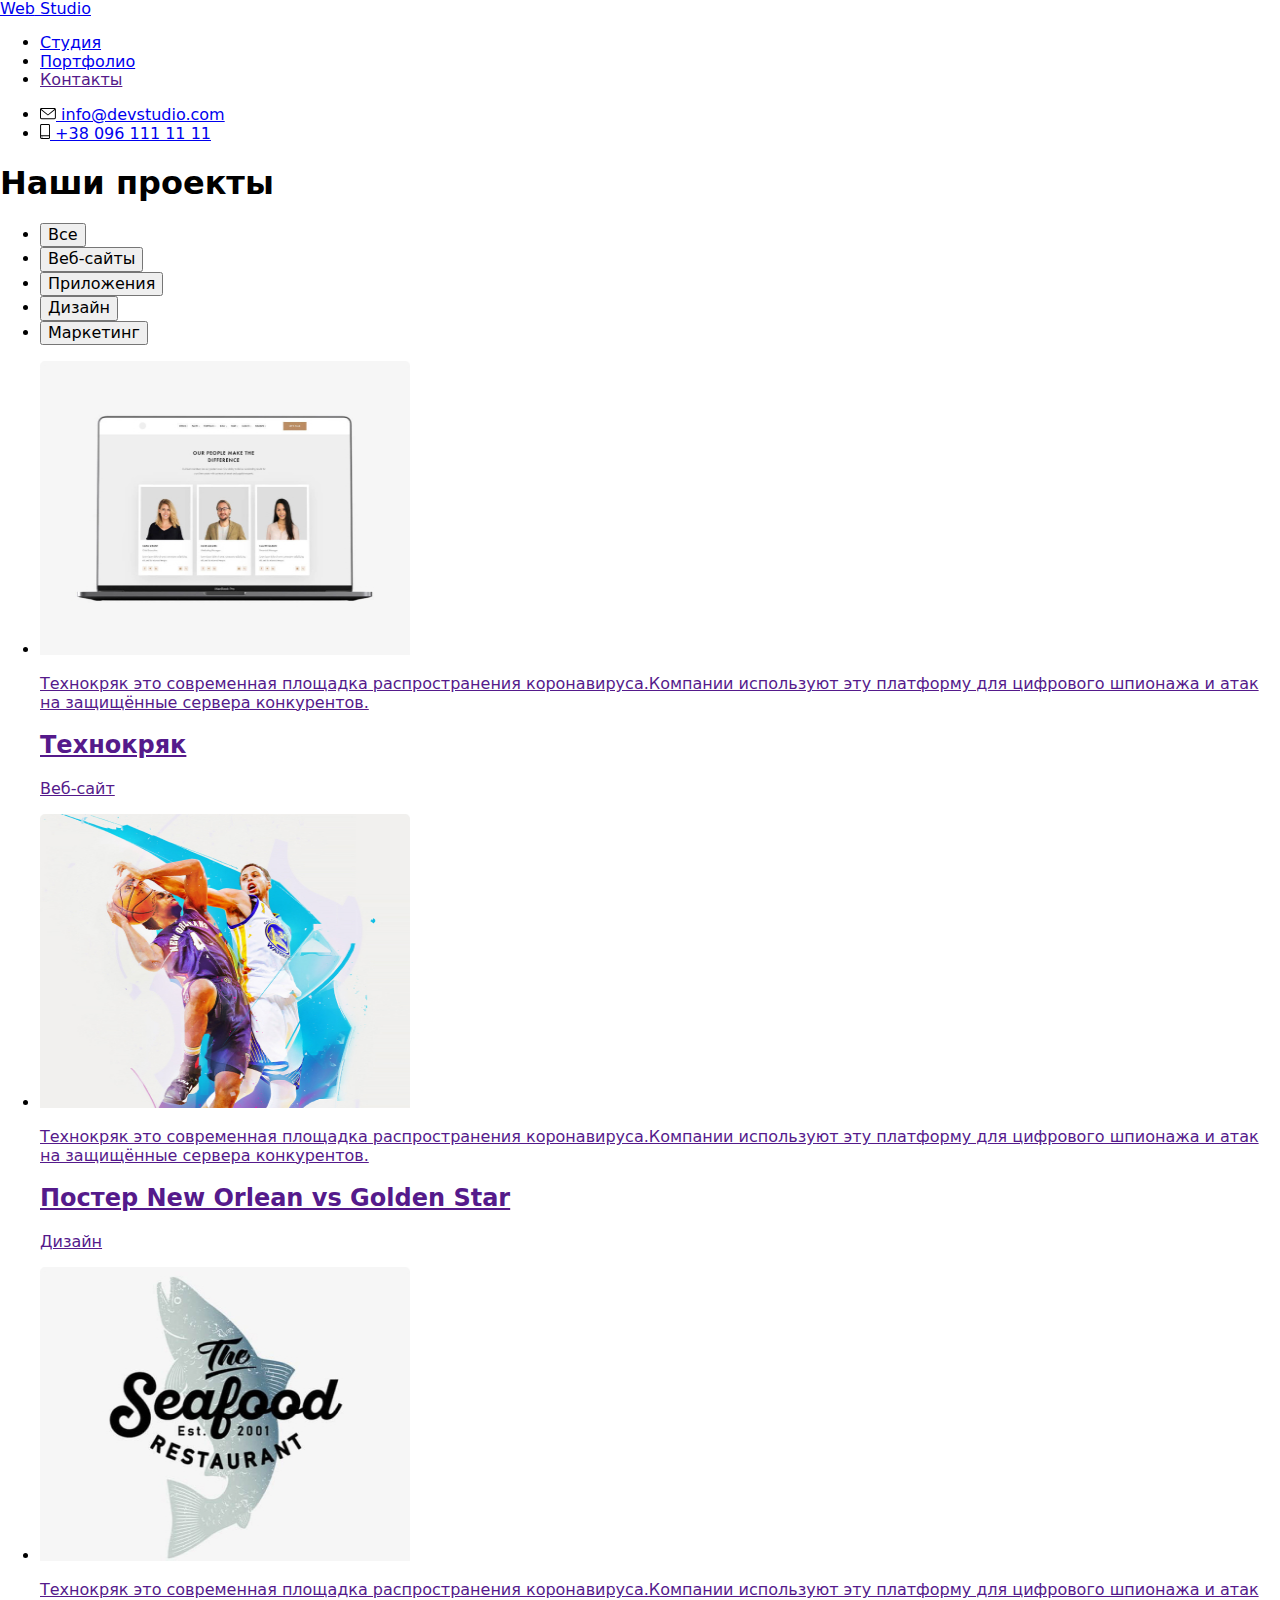
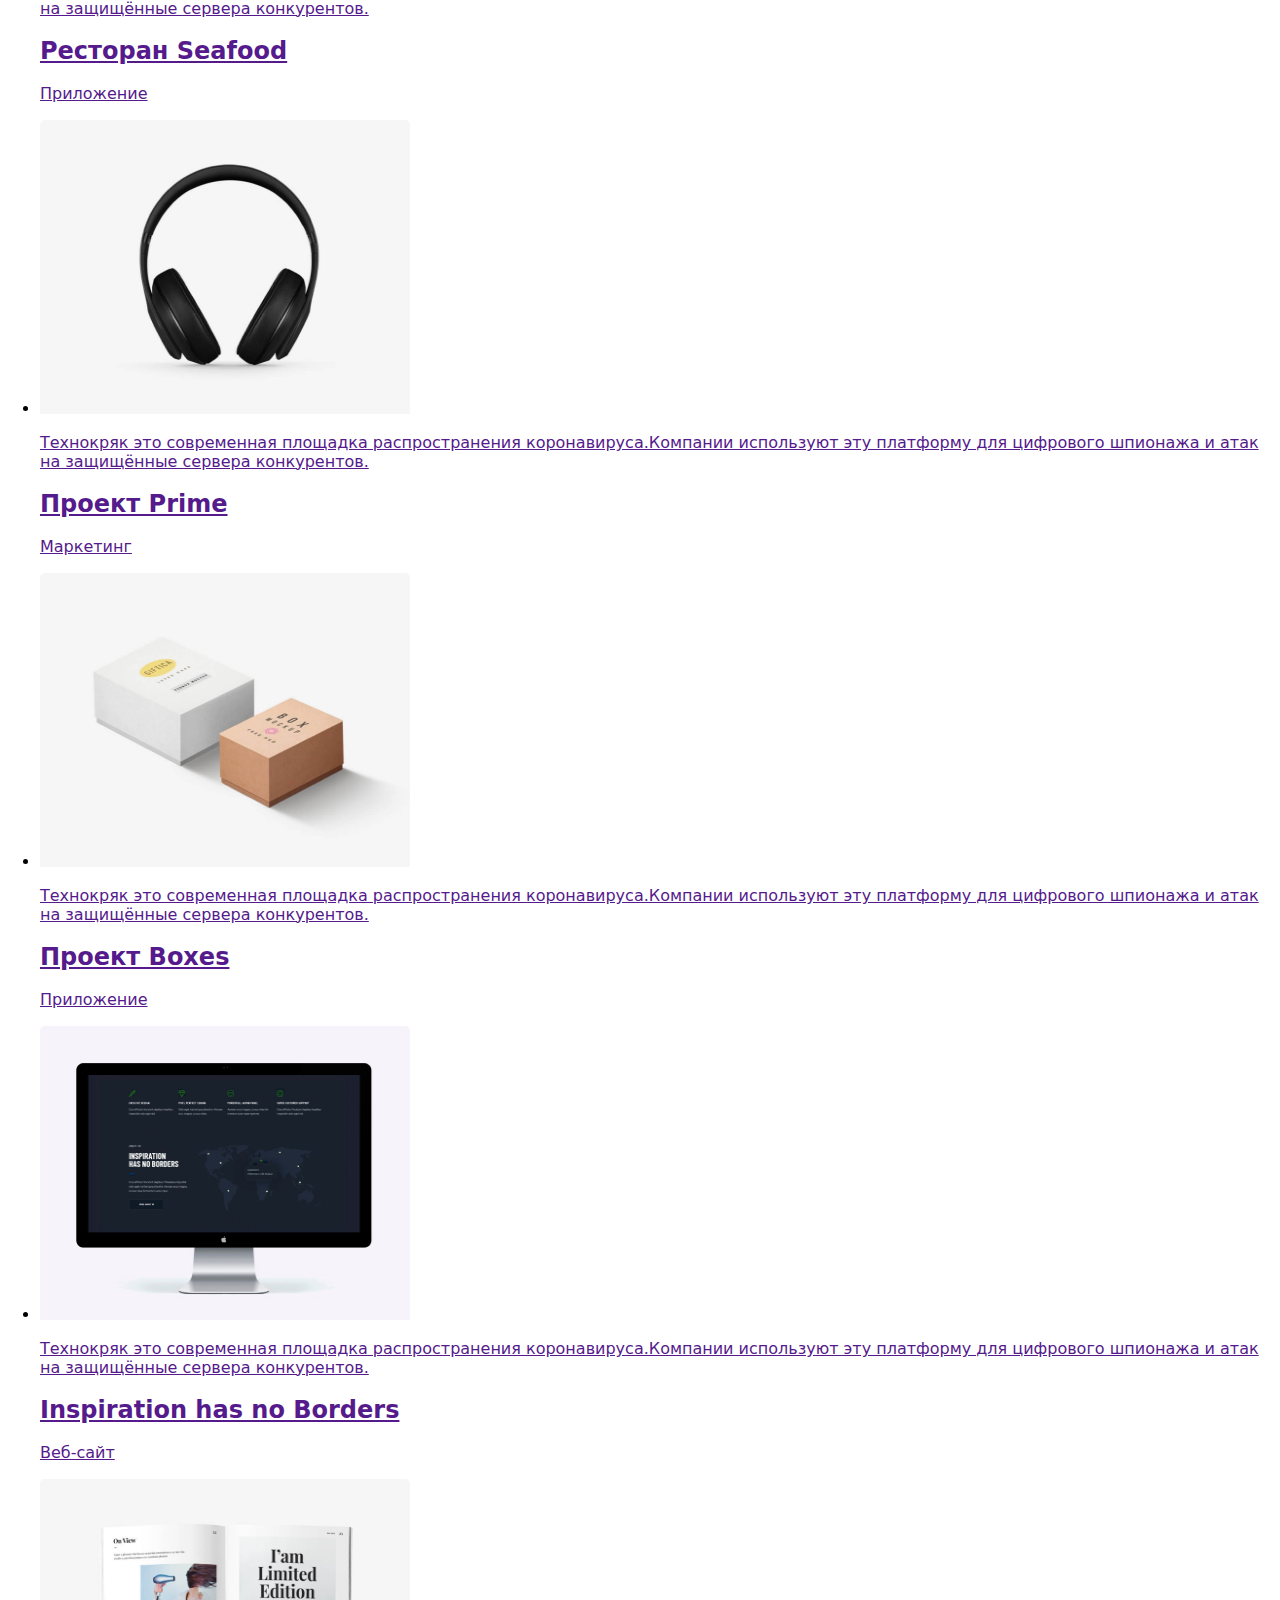
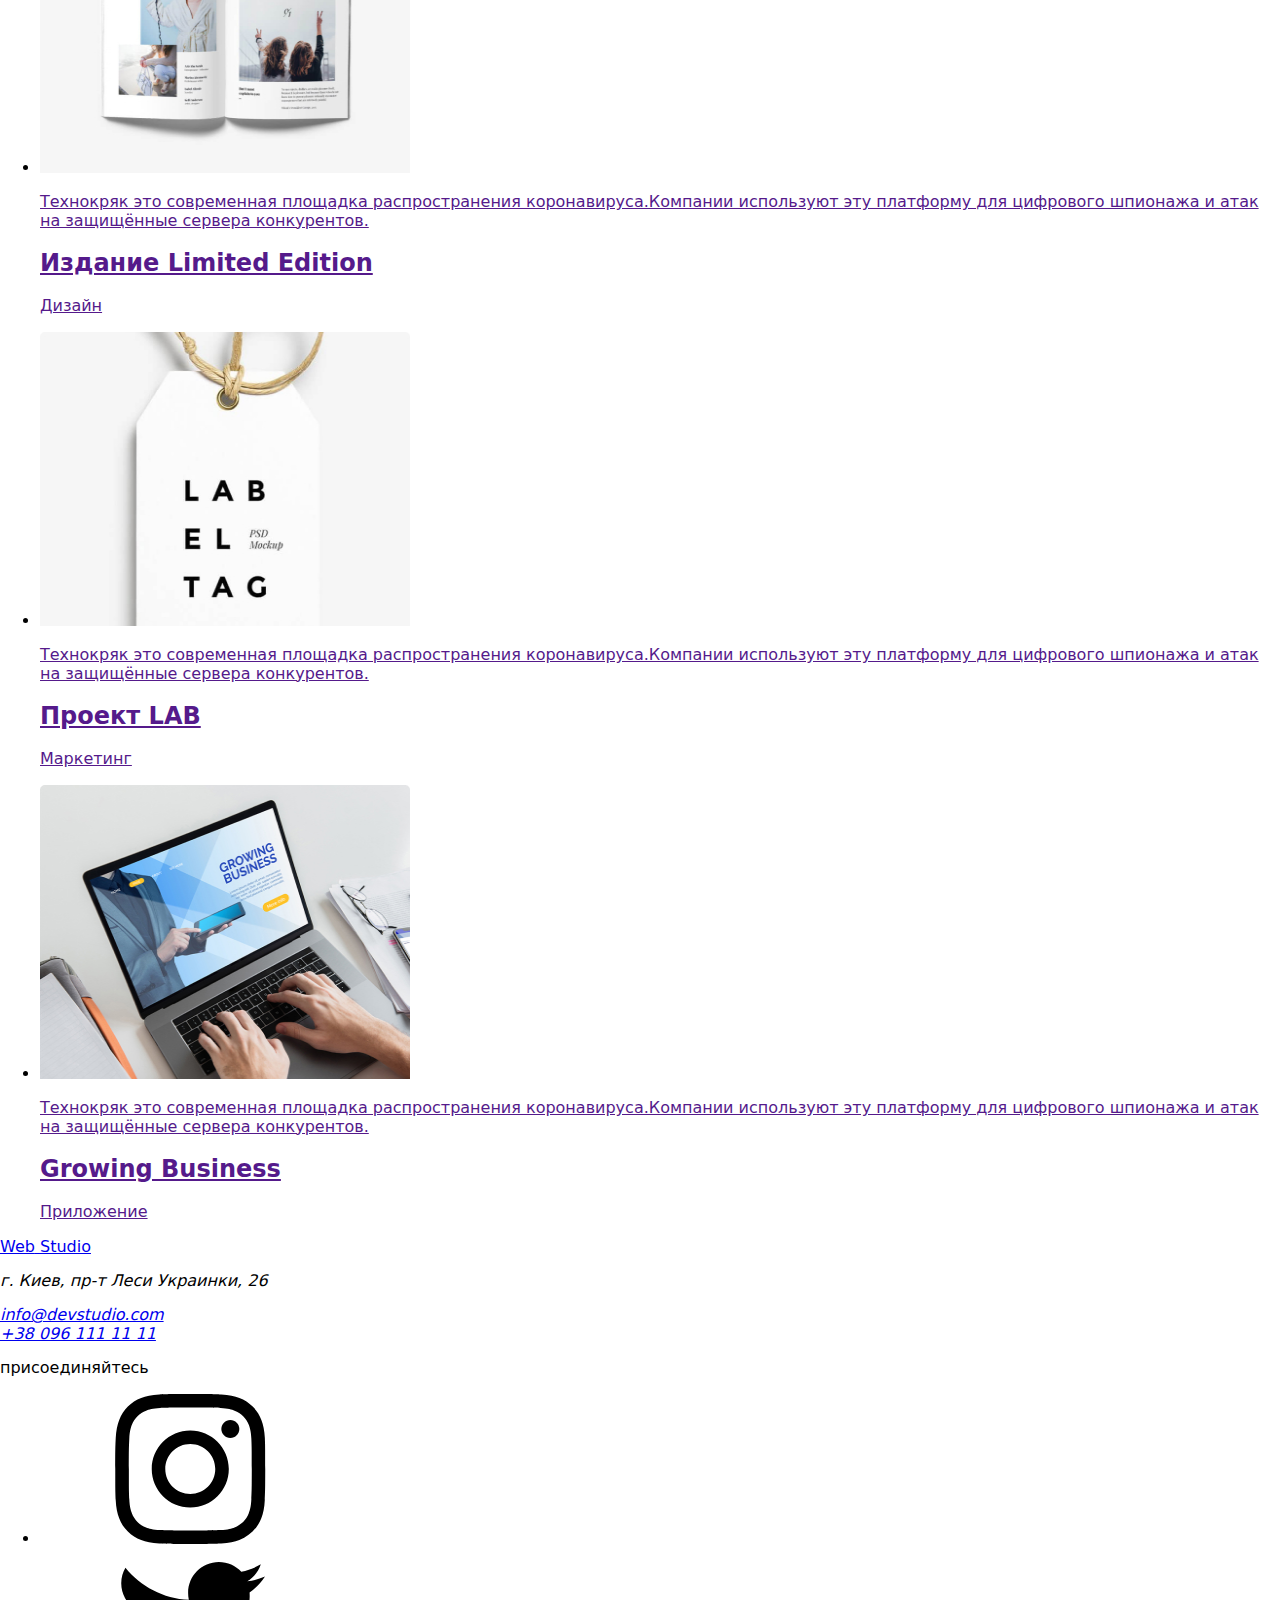
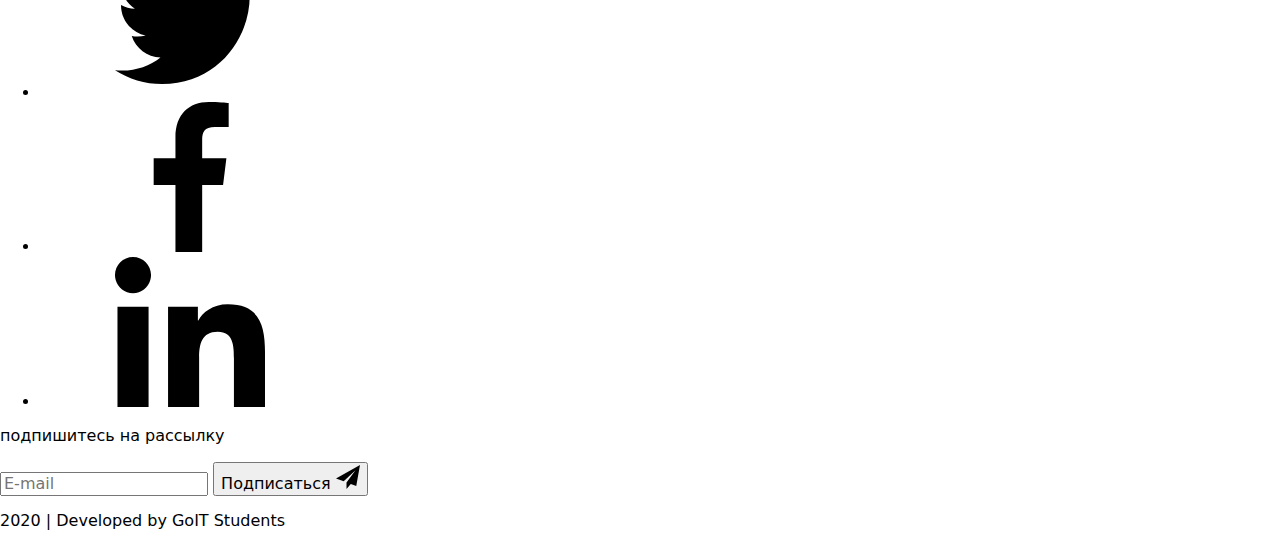
==== portfolio.html @ fe22abee "Добавляет текущие страницы" ====
<!DOCTYPE html>
<html lang="ru">
  <head>
    <meta charset="UTF-8" />
    <meta name="viewport" content="width=device-width, initial-scale=1.0" />
    <title>Portfolio</title>
    <link
      href="https://fonts.googleapis.com/css2?family=Raleway:wght@700&family=Roboto:wght@400;500;700;900&display=swap"
      rel="stylesheet"
    />
    <link
      rel="stylesheet"
      href="https://cdnjs.cloudflare.com/ajax/libs/modern-normalize/0.6.0/modern-normalize.min.css"
    />
    <link rel="stylesheet" href="./css/main.css" />
    <link rel="stylesheet" href="./css/portfolio.css" />
  </head>
  <body>
    <!--Шапка сайта-->
    <header class="page-header">
      <nav class="container main-nav">
        <a href="./index.html" class="logo link">
          <span class="logo-web">Web</span>
          <span class="logo-studio">Studio</span>
        </a>

        <ul class="site-nav list">
          <li class="studio item">
            <a href="./index.html" class="link">Студия</a>
          </li>
          <li class="portfolio item">
            <a href="./portfolio.html" class="link current">Портфолио</a>
          </li>
          <li class="contact item"><a href="" class="link">Контакты </a></li>
        </ul>

        <ul class="cont-nav list">
          <li class="item">
            <a href="mailto:info@devstudio.com" class="mail link">
              <svg class="icon-mail" width="16" height="12">
                <use href="./img/symbol-defs.svg#icon-email"></use>
              </svg>
              info@devstudio.com</a
            >
          </li>
          <li class="item">
            <a href="tel:+380961111111" class="phone link">
              <svg class="icon-phone" width="10" height="15">
                <use href="./img/symbol-defs.svg#icon-phone"></use>
              </svg>
              +38 096 111 11 11</a
            >
          </li>
        </ul>
      </nav>
    </header>
    <main>
      <section class="section project">
        <div class="container">
          <h1 class="visually-hidden">Наши проекты</h1>
          <ul class="project list">
            <li><button type="button" class="button">Все</button></li>
            <li>
              <button type="button" class="button">Веб-сайты</button>
            </li>
            <li>
              <button type="button" class="button">Приложения</button>
            </li>
            <li>
              <button type="button" class="button">Дизайн</button>
            </li>
            <li>
              <button type="button" class="button">Маркетинг</button>
            </li>
          </ul>
          <ul class="description list">
            <li class="description-item">
              <a href="" class="link-text">
                <div class="description-element">
                  <img
                    src="./img/portfolio/tehnokryak.jpg"
                    alt="Технокряк"
                    width="370"
                    height="294"
                  />
                  <p class="description-text">
                    Технокряк это современная площадка распространения
                    коронавируса.Компании используют эту платформу для цифрового
                    шпионажа и атак на защищённые сервера конкурентов.
                  </p>
                </div>
                <div class="project-title">
                  <h2>Технокряк</h2>
                  <p>
                    Веб-сайт
                  </p>
                </div>
              </a>
            </li>
            <li class="description-item">
              <a href="" class="link-text">
                <div class="description-element">
                  <img
                    src="./img/portfolio/poster_new_golden_starts.jpg"
                    alt="Два баскетболиста"
                    width="370"
                    height="294"
                  />
                  <p class="description-text">
                    Технокряк это современная площадка распространения
                    коронавируса.Компании используют эту платформу для цифрового
                    шпионажа и атак на защищённые сервера конкурентов.
                  </p>
                </div>
                <div class="project-title">
                  <h2>Постер New Orlean vs Golden Star</h2>
                  <p>Дизайн</p>
                </div>
              </a>
            </li>
            <li class="description-item">
              <a href="" class="link-text">
                <div class="description-element">
                  <img
                    src="./img/portfolio/seafood.jpg"
                    alt="Рыба"
                    width="370"
                    height="294"
                  />
                  <p class="description-text">
                    Технокряк это современная площадка распространения
                    коронавируса.Компании используют эту платформу для цифрового
                    шпионажа и атак на защищённые сервера конкурентов.
                  </p>
                </div>
                <div class="project-title">
                  <h2>Ресторан Seafood</h2>
                  <p>Приложение</p>
                </div>
              </a>
            </li>
            <li class="description-item">
              <a href="" class="link-text">
                <div class="description-element">
                  <img
                    src="./img/portfolio/project_prime.jpg"
                    alt="Наушники"
                    width="370"
                    height="294"
                  />
                  <p class="description-text">
                    Технокряк это современная площадка распространения
                    коронавируса.Компании используют эту платформу для цифрового
                    шпионажа и атак на защищённые сервера конкурентов.
                  </p>
                </div>
                <div class="project-title">
                  <h2>Проект Prime</h2>
                  <p>Маркетинг</p>
                </div>
              </a>
            </li>
            <li class="description-item">
              <a href="" class="link-text">
                <div class="description-element">
                  <img
                    src="./img/portfolio/progect_boxes.jpg"
                    alt="Два картонных коробка"
                    width="370"
                    height="294"
                  />
                  <p class="description-text">
                    Технокряк это современная площадка распространения
                    коронавируса.Компании используют эту платформу для цифрового
                    шпионажа и атак на защищённые сервера конкурентов.
                  </p>
                </div>
                <div class="project-title">
                  <h2>Проект Boxes</h2>
                  <p>Приложение</p>
                </div>
              </a>
            </li>
            <li class="description-item">
              <a href="" class="link-text">
                <div class="description-element">
                  <img
                    src="./img/portfolio/inspiration_has_no_borders.jpg"
                    alt="Монитор"
                    width="370"
                    height="294"
                  />
                  <p class="description-text">
                    Технокряк это современная площадка распространения
                    коронавируса.Компании используют эту платформу для цифрового
                    шпионажа и атак на защищённые сервера конкурентов.
                  </p>
                </div>
                <div class="project-title">
                  <h2>Inspiration has no Borders</h2>
                  <p>
                    Веб-сайт
                  </p>
                </div>
              </a>
            </li>
            <li class="description-item">
              <a href="" class="link-text">
                <div class="description-element">
                  <img
                    src="./img/portfolio/limited_edition.jpg"
                    alt="Книга"
                    width="370"
                    height="294"
                  />
                  <p class="description-text">
                    Технокряк это современная площадка распространения
                    коронавируса.Компании используют эту платформу для цифрового
                    шпионажа и атак на защищённые сервера конкурентов.
                  </p>
                </div>
                <div class="project-title">
                  <h2>Издание Limited Edition</h2>
                  <p>
                    Дизайн
                  </p>
                </div>
              </a>
            </li>
            <li class="description-item">
              <a href="" class="link-text">
                <div class="description-element">
                  <img
                    src="./img/portfolio/project_lab.jpg"
                    alt="Проект лаб"
                    width="370"
                    height="294"
                  />
                  <p class="description-text">
                    Технокряк это современная площадка распространения
                    коронавируса.Компании используют эту платформу для цифрового
                    шпионажа и атак на защищённые сервера конкурентов.
                  </p>
                </div>
                <div class="project-title">
                  <h2>Проект LAB</h2>
                  <p>
                    Маркетинг
                  </p>
                </div>
              </a>
            </li>
            <li class="description-item">
              <a href="" class="link-text">
                <div class="description-element">
                  <img
                    src="./img/portfolio/growing_business.jpg"
                    alt="Ноутбук"
                    width="370"
                    height="294"
                  />
                  <p class="description-text">
                    Технокряк это современная площадка распространения
                    коронавируса.Компании используют эту платформу для цифрового
                    шпионажа и атак на защищённые сервера конкурентов.
                  </p>
                </div>
                <div class="project-title">
                  <h2>Growing Business</h2>
                  <p>
                    Приложение
                  </p>
                </div>
              </a>
            </li>
          </ul>
        </div>
      </section>
    </main>
    <footer>
      <div class="container page-footer">
        <div class="footer-address">
          <a href="./index.html" class="logo-footer link">
            <span class="logo-web">Web</span>
            <span class="logo-foot">Studio</span>
          </a>
          <address class="address-container">
            <p class="add">г. Киев, пр-т Леси Украинки, 26</p>
            <a href="mailto:info@devstudio.com" class="add-link link"
              >info@devstudio.com</a
            ><br />
            <a href="tel:+380961111111" class="add-link link"
              >+38 096 111 11 11</a
            >
          </address>
        </div>
        <div class="footer-slikns">
          <p class="slikns-text">присоединяйтесь</p>
          <ul class="slikns-list list">
            <li class="slikns-links">
              <a href="" class="icon-slinks" aria-label="Ссылка на instagram ">
                <svg class="icon-slink">
                  <use href="./img/symbol-defs.svg#icon-instagram"></use>
                </svg>
              </a>
            </li>
            <li class="slikns-links">
              <a href="" class="icon-slinks" aria-label="Ссылка на twitter ">
                <svg class="icon-slink">
                  <use href="./img/symbol-defs.svg#icon-twitter1"></use>
                </svg>
              </a>
            </li>
            <li class="slikns-links">
              <a href="" class="icon-slinks" aria-label="Ссылка на facebook ">
                <svg class="icon-slink">
                  <use href="./img/symbol-defs.svg#icon-facebook"></use>
                </svg>
              </a>
            </li>
            <li class="slikns-links">
              <a href="" class="icon-slinks" aria-label="Ссылка на linkedln ">
                <svg class="icon-slink">
                  <use href="./img/symbol-defs.svg#icon-linkedin"></use>
                </svg>
              </a>
            </li>
          </ul>
        </div>
        <div class="footer-subscription">
          <p class="slikns-text">подпишитесь на рассылку</p>
          <div class="sub-container">
            <form class="js-form" id="footer-form">
              <input type="email" class="email-input" placeholder="E-mail" />
              <button type="submit" class="button-secondary">
                Подписаться
                <svg class="icon-button" width="24" height="24">
                  <use href="./img/symbol-defs.svg#icon-icon_send"></use>
                </svg>
              </button>
            </form>
          </div>
        </div>
      </div>
      <p class="copyringht container">2020 | Developed by GoIT Students</p>
    </footer>
  </body>
</html>
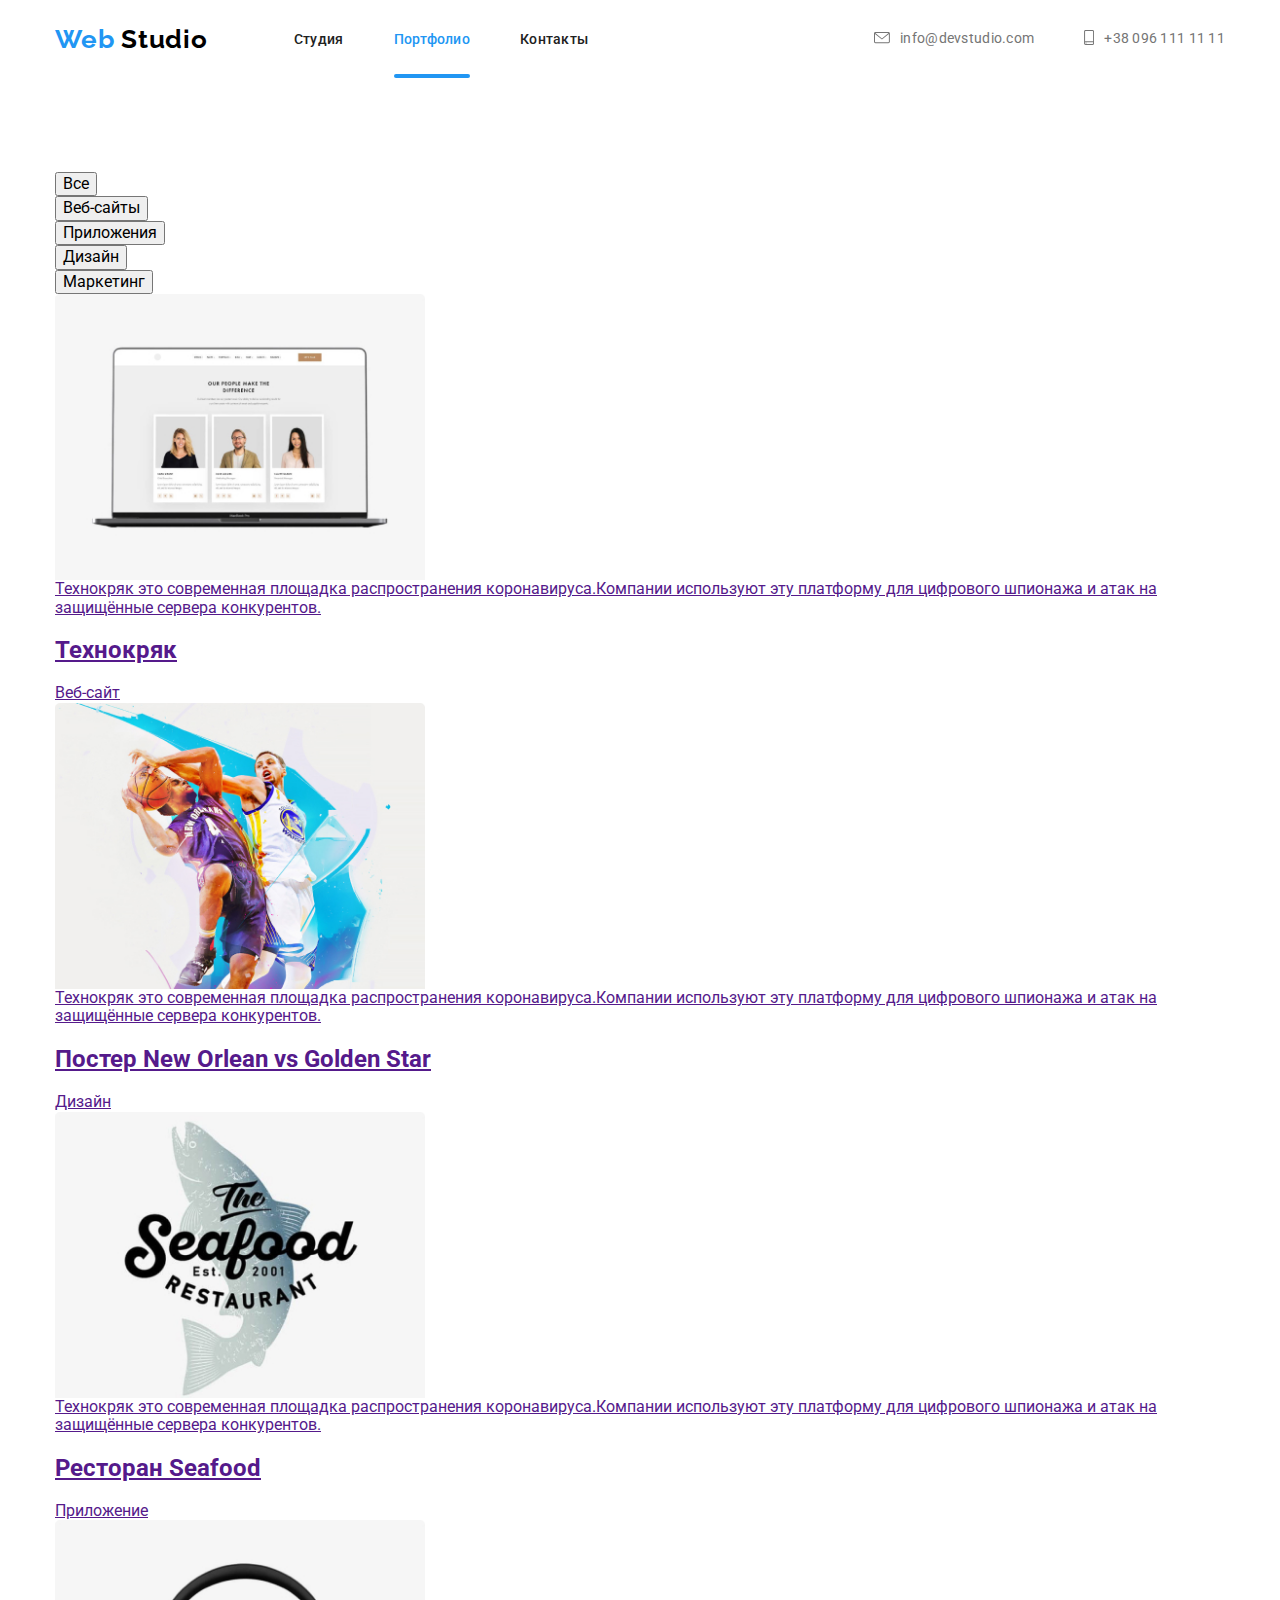
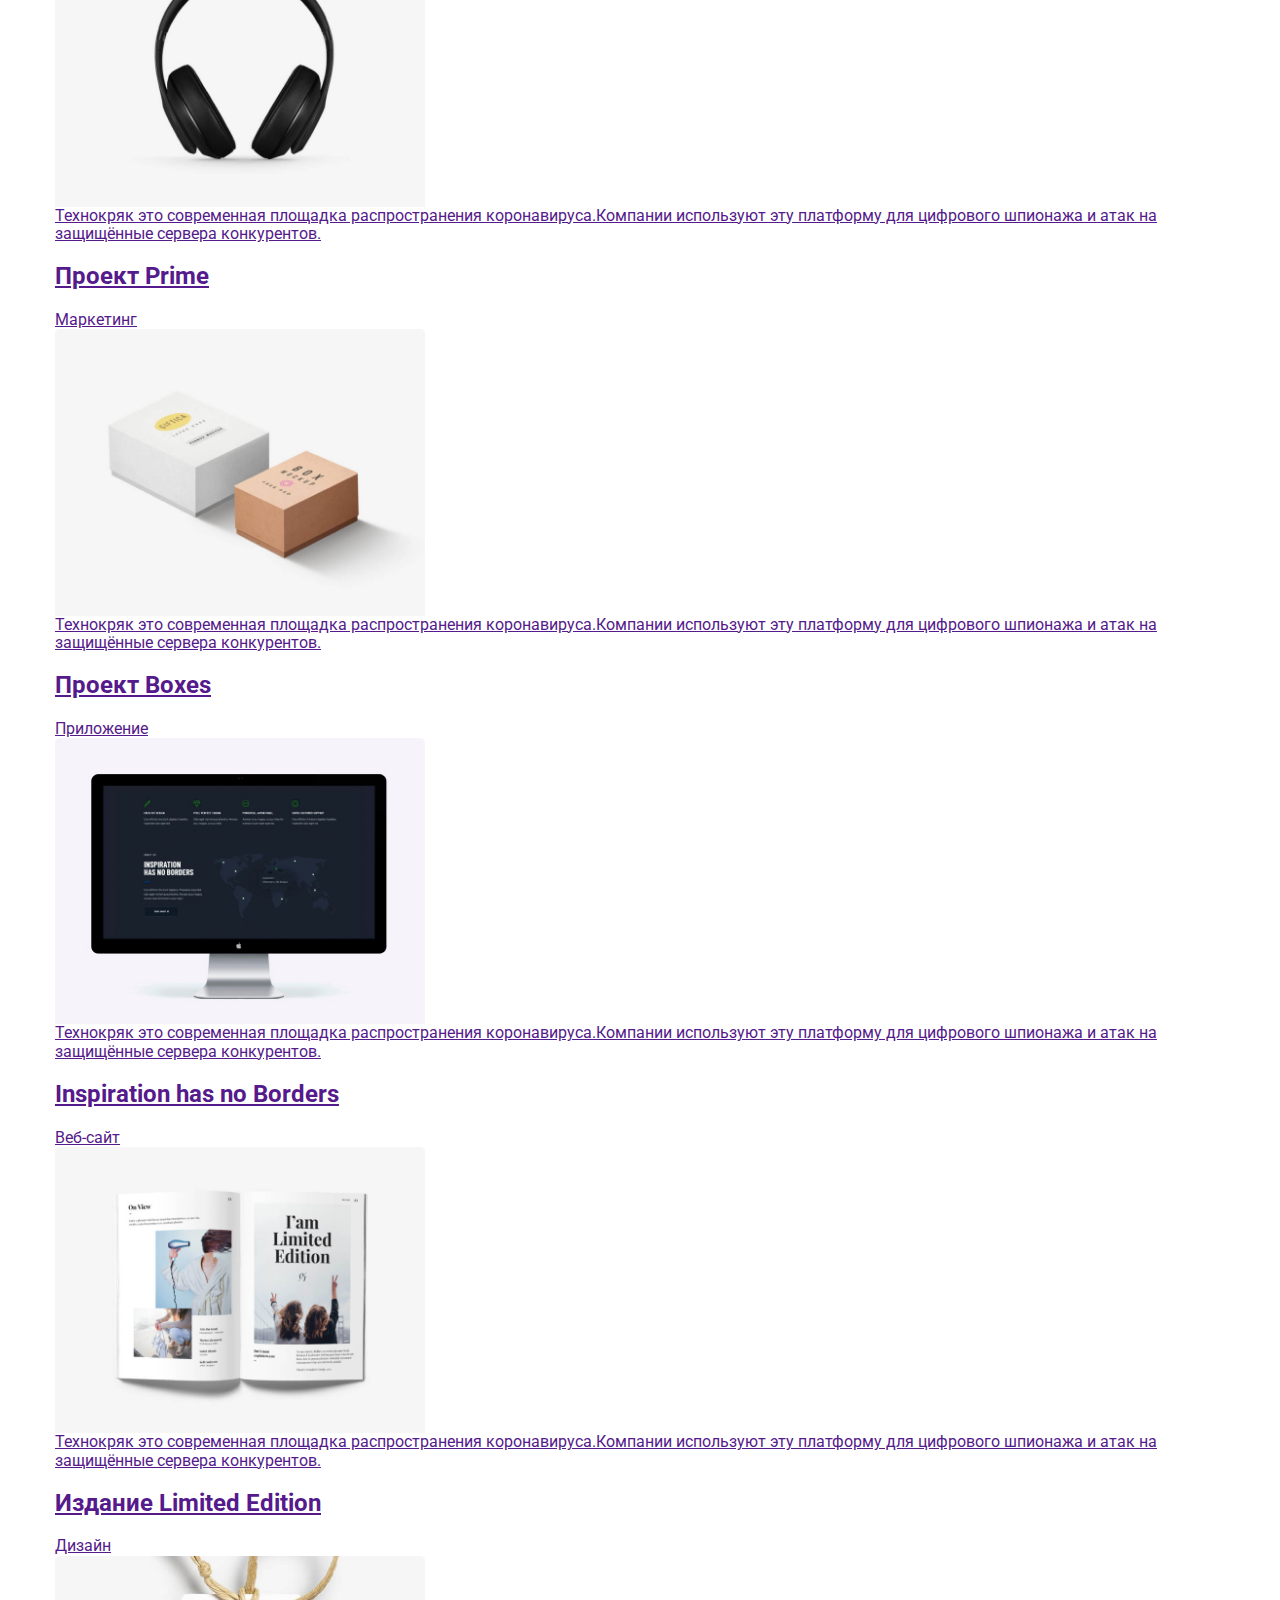
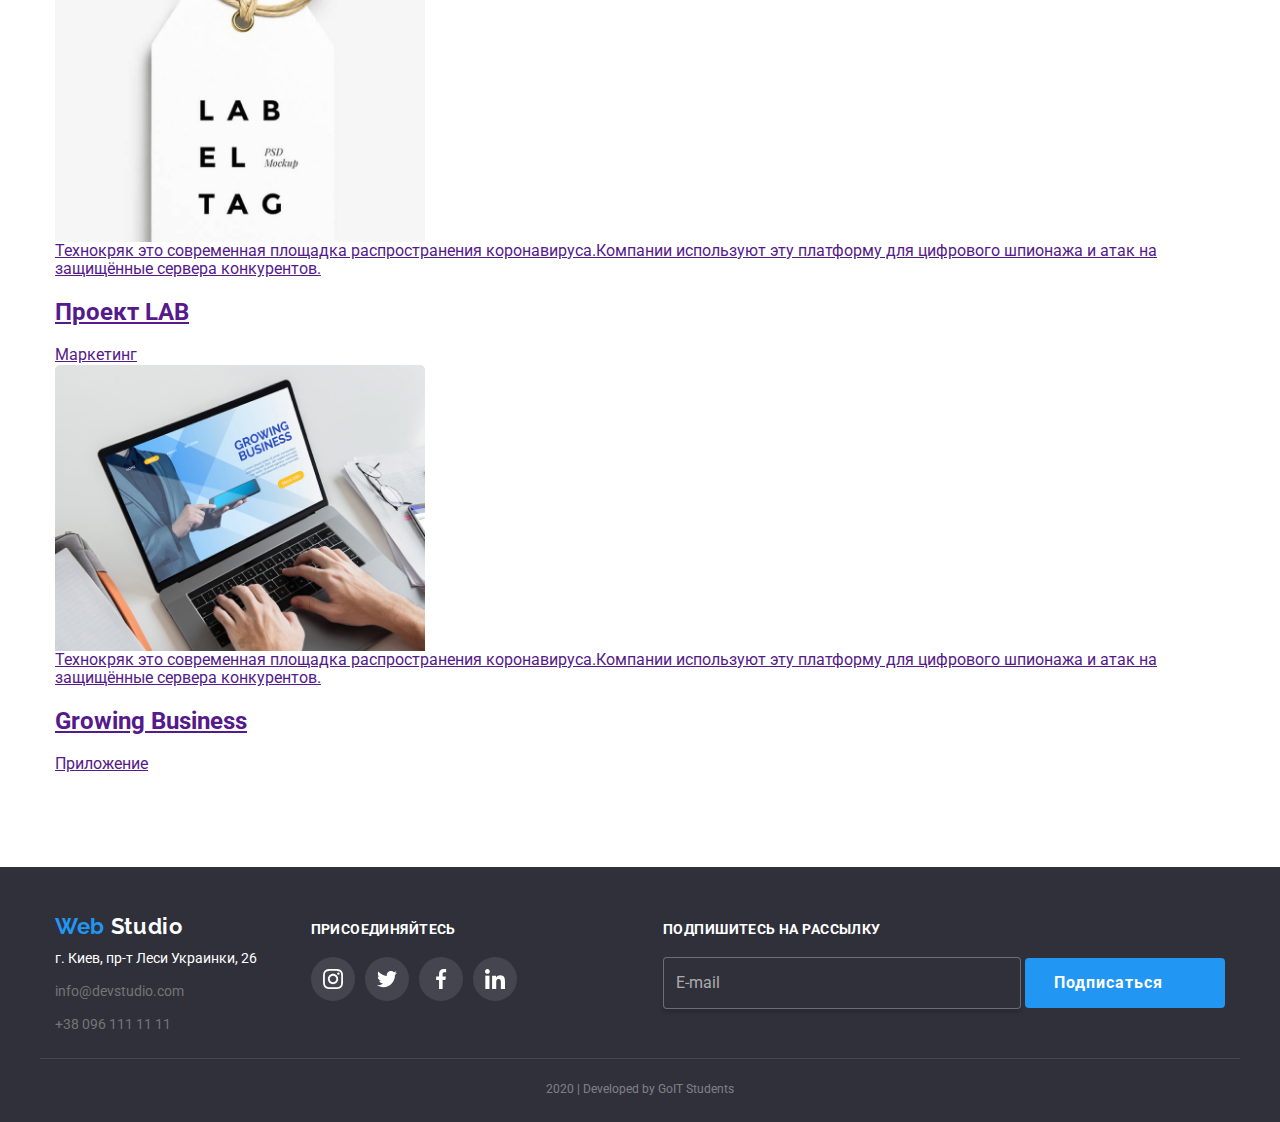
==== commit 22d65983: "Добавляет хедер и футер" ====
--- a/portfolio.html
+++ b/portfolio.html
@@ -12,8 +12,7 @@
       rel="stylesheet"
       href="https://cdnjs.cloudflare.com/ajax/libs/modern-normalize/0.6.0/modern-normalize.min.css"
     />
-    <link rel="stylesheet" href="./css/main.css" />
-    <link rel="stylesheet" href="./css/portfolio.css" />
+    <link rel="stylesheet" href="./css/main.min.css" />
   </head>
   <body>
     <!--Шапка сайта-->
@@ -280,7 +279,7 @@
     <footer>
       <div class="container page-footer">
         <div class="footer-address">
-          <a href="./index.html" class="logo-footer link">
+          <a href="./index.html" class="logo logo-footer link">
             <span class="logo-web">Web</span>
             <span class="logo-foot">Studio</span>
           </a>
--- a/css/main.min.css
+++ b/css/main.min.css
@@ -0,0 +1,2 @@
+/*! modern-normalize v0.6.0 | MIT License | https://github.com/sindresorhus/modern-normalize */*,*::before,*::after{-webkit-box-sizing:border-box;box-sizing:border-box}:root{-moz-tab-size:4;-o-tab-size:4;tab-size:4}html{line-height:1.15;-webkit-text-size-adjust:100%}body{margin:0}body{font-family:system-ui,-apple-system,"Segoe UI",Roboto,Helvetica,Arial,sans-serif,"Apple Color Emoji","Segoe UI Emoji"}hr{height:0}abbr[title]{-webkit-text-decoration:underline dotted;text-decoration:underline dotted}b,strong{font-weight:bolder}code,kbd,samp,pre{font-family:SFMono-Regular, Consolas, 'Liberation Mono', Menlo, monospace;font-size:1em}small{font-size:80%}sub,sup{font-size:75%;line-height:0;position:relative;vertical-align:baseline}sub{bottom:-0.25em}sup{top:-0.5em}button,input,optgroup,select,textarea{font-family:inherit;font-size:100%;line-height:1.15;margin:0}button,select{text-transform:none}button,[type='button'],[type='reset'],[type='submit']{-webkit-appearance:button}button::-moz-focus-inner,[type='button']::-moz-focus-inner,[type='reset']::-moz-focus-inner,[type='submit']::-moz-focus-inner{border-style:none;padding:0}button:-moz-focusring,[type='button']:-moz-focusring,[type='reset']:-moz-focusring,[type='submit']:-moz-focusring{outline:1px dotted ButtonText}fieldset{padding:0.35em 0.75em 0.625em}legend{padding:0}progress{vertical-align:baseline}[type='number']::-webkit-inner-spin-button,[type='number']::-webkit-outer-spin-button{height:auto}[type='search']{-webkit-appearance:textfield;outline-offset:-2px}[type='search']::-webkit-search-decoration{-webkit-appearance:none}::-webkit-file-upload-button{-webkit-appearance:button;font:inherit}summary{display:list-item}.visually-hidden{position:absolute;width:1px;height:1px;margin:-1px;border:0;padding:0;clip:rect(0 0 0 0);overflow:hidden}.logo,.logo-footer{font-family:Raleway,sans-serif;font-weight:700;line-height:1;letter-spacing:0.03em;text-decoration:none}.slikns-list .icon-slinks{width:44px;height:44px;border-radius:50%}.icon-slink{width:20px;height:20px}body{font-family:Roboto,sans-serif;background-color:#fff;color:#757575}.list{list-style:none;margin:0;padding:0}.link{text-decoration:none;color:#757575}.container{margin-left:auto;margin-right:auto;width:1200px;padding-left:15px;padding-right:15px}img{display:block;max-width:100%;height:auto}p{margin:0}.section{padding-top:94px;padding-bottom:94px}.main-nav{display:-webkit-box;display:-ms-flexbox;display:flex;-webkit-box-align:center;-ms-flex-align:center;align-items:center}.logo{font-size:26px}.logo-web{color:#2196f3}.logo-studio{color:#000}.site-nav{display:-webkit-box;display:-ms-flexbox;display:flex;margin-left:86px}.site-nav .link{display:-webkit-inline-box;display:-ms-inline-flexbox;display:inline-flex;padding-top:32px;padding-bottom:32px;color:#212121;font-weight:500;font-size:14px;line-height:1;letter-spacing:.02em;-webkit-transition:color 250ms cubic-bezier(0.4, 0, 0.2, 1);transition:color 250ms cubic-bezier(0.4, 0, 0.2, 1)}.site-nav .link:hover,.site-nav .link:focus{color:#2196f3}.site-nav .current{color:#2196f3}.site-nav .current::after{content:'';position:absolute;width:100%;height:4px;left:0;bottom:0;background-color:#2196f3;border-radius:2px}.site-nav .item{position:relative}.site-nav .item+.item{margin-left:50px}.cont-nav{display:-webkit-inline-box;display:-ms-inline-flexbox;display:inline-flex;-webkit-box-align:center;-ms-flex-align:center;align-items:center;margin-left:auto;font-size:14px;letter-spacing:0.02em}.cont-nav .link{display:-webkit-inline-box;display:-ms-inline-flexbox;display:inline-flex;-webkit-box-align:center;-ms-flex-align:center;align-items:center;-webkit-transition:color 250ms cubic-bezier(0.4, 0, 0.2, 1);transition:color 250ms cubic-bezier(0.4, 0, 0.2, 1)}.cont-nav .link:hover,.cont-nav .link:focus{color:#2196f3}.cont-nav .item+.item{margin-left:50px}.icon-mail{fill:#757575;margin-right:10px;-webkit-transition:fill 250ms cubic-bezier(0.4, 0, 0.2, 1);transition:fill 250ms cubic-bezier(0.4, 0, 0.2, 1)}.mail:hover .icon-mail,.mail:focus .icon-mail{fill:#2196f3}.icon-phone{fill:#757575;margin-right:10px;-webkit-transition:fill 250ms cubic-bezier(0.4, 0, 0.2, 1);transition:fill 250ms cubic-bezier(0.4, 0, 0.2, 1)}.phone:hover .icon-phone,.phone:focus .icon-phone{fill:#2196f3}footer{background-color:#2f303a;color:#fff}.page-footer{display:-webkit-box;display:-ms-flexbox;display:flex;-webkit-box-align:baseline;-ms-flex-align:baseline;align-items:baseline;padding-top:48px;-webkit-box-pack:justify;-ms-flex-pack:justify;justify-content:space-between}.address-container{font-size:14px;line-height:1.7;font-style:normal}.logo-foot{color:#fff}.logo-footer{display:block;margin-bottom:10px;font-size:22px}.add{margin-top:0;margin-bottom:9px}.add-link{display:inline-block;-webkit-transition:color 250ms cubic-bezier(0.4, 0, 0.2, 1);transition:color 250ms cubic-bezier(0.4, 0, 0.2, 1)}.add-link:not(:last-child){margin-bottom:9px}.add-link:hover,.add-link:focus{color:#2196f3}.email-input{margin-top:0px 0px 12px;color:#fff;font-size:16px;line-height:1.87;display:inline-block;min-width:358px;padding:10px 58px 10px 12px;border-radius:4px;border-style:solid;border:1px solid rgba(255,255,255,0.3);-webkit-box-shadow:0px 4px 4px rgba(0,0,0,0.15);box-shadow:0px 4px 4px rgba(0,0,0,0.15);background-color:#2f303a;-o-border-image:initial;border-image:initial}.email-input::-webkit-input-placeholder{color:rgba(255,255,255,0.6)}.email-input:-ms-input-placeholder{color:rgba(255,255,255,0.6)}.email-input::-ms-input-placeholder{color:rgba(255,255,255,0.6)}.email-input::placeholder{color:rgba(255,255,255,0.6)}.copyringht{color:rgba(255,255,255,0.4);margin-top:0;margin-bottom:0;padding-top:18px;padding-bottom:21px;font-size:12px;line-height:2;text-align:center;border-top:1px solid rgba(255,255,255,0.1)}.footer-slikns{padding-bottom:21px;margin-right:93px;font-weight:700;font-size:14px;line-height:1.14;text-transform:uppercase}.slikns-list{display:-webkit-box;display:-ms-flexbox;display:flex}.slikns-list .icon-slinks{display:-webkit-box;display:-ms-flexbox;display:flex;-webkit-box-pack:center;-ms-flex-pack:center;justify-content:center;-webkit-box-align:center;-ms-flex-align:center;align-items:center;background-color:rgba(255,255,255,0.1);-webkit-transition:all 250ms cubic-bezier(0.4, 0, 0.2, 1);transition:all 250ms cubic-bezier(0.4, 0, 0.2, 1);fill:#fff;transition:all 250ms cubic-bezier(0.4, 0, 0.2, 1)}.slikns-list .icon-slinks:hover,.slikns-list .icon-slinks:focus{background-color:#2196f3;-webkit-transform:scale(1.3);transform:scale(1.3)}.slikns-links:not(:last-child){margin-right:10px}.slikns-text{margin-bottom:21px;font-weight:700;font-size:14px;line-height:1;letter-spacing:.03em;text-transform:uppercase}.button-secondary{border:none;font-weight:700;font-size:16px;line-height:1.87;letter-spacing:.06em;-webkit-box-align:center;-ms-flex-align:center;align-items:center;color:#fff;background-color:#2196f3;text-decoration:none;border-radius:4px;margin-bottom:50px;padding:10px 29px;display:-webkit-inline-box;display:-ms-inline-flexbox;display:inline-flex;min-width:200px;-webkit-transition:all 250ms cubic-bezier(0.4, 0, 0.2, 1);transition:all 250ms cubic-bezier(0.4, 0, 0.2, 1)}.button-secondary:hover,.button-secondary:focus{background-color:#fff;color:#2196f3;fill:#2196f3}.button-secondary .icon-button{fill:#fff;-webkit-transition:fill 250ms cubic-bezier(0.4, 0, 0.2, 1);transition:fill 250ms cubic-bezier(0.4, 0, 0.2, 1)}:hover .button-secondary .icon-button,:focus .button-secondary .icon-button{fill:#2196f3}
+/*# sourceMappingURL=main.min.css.map */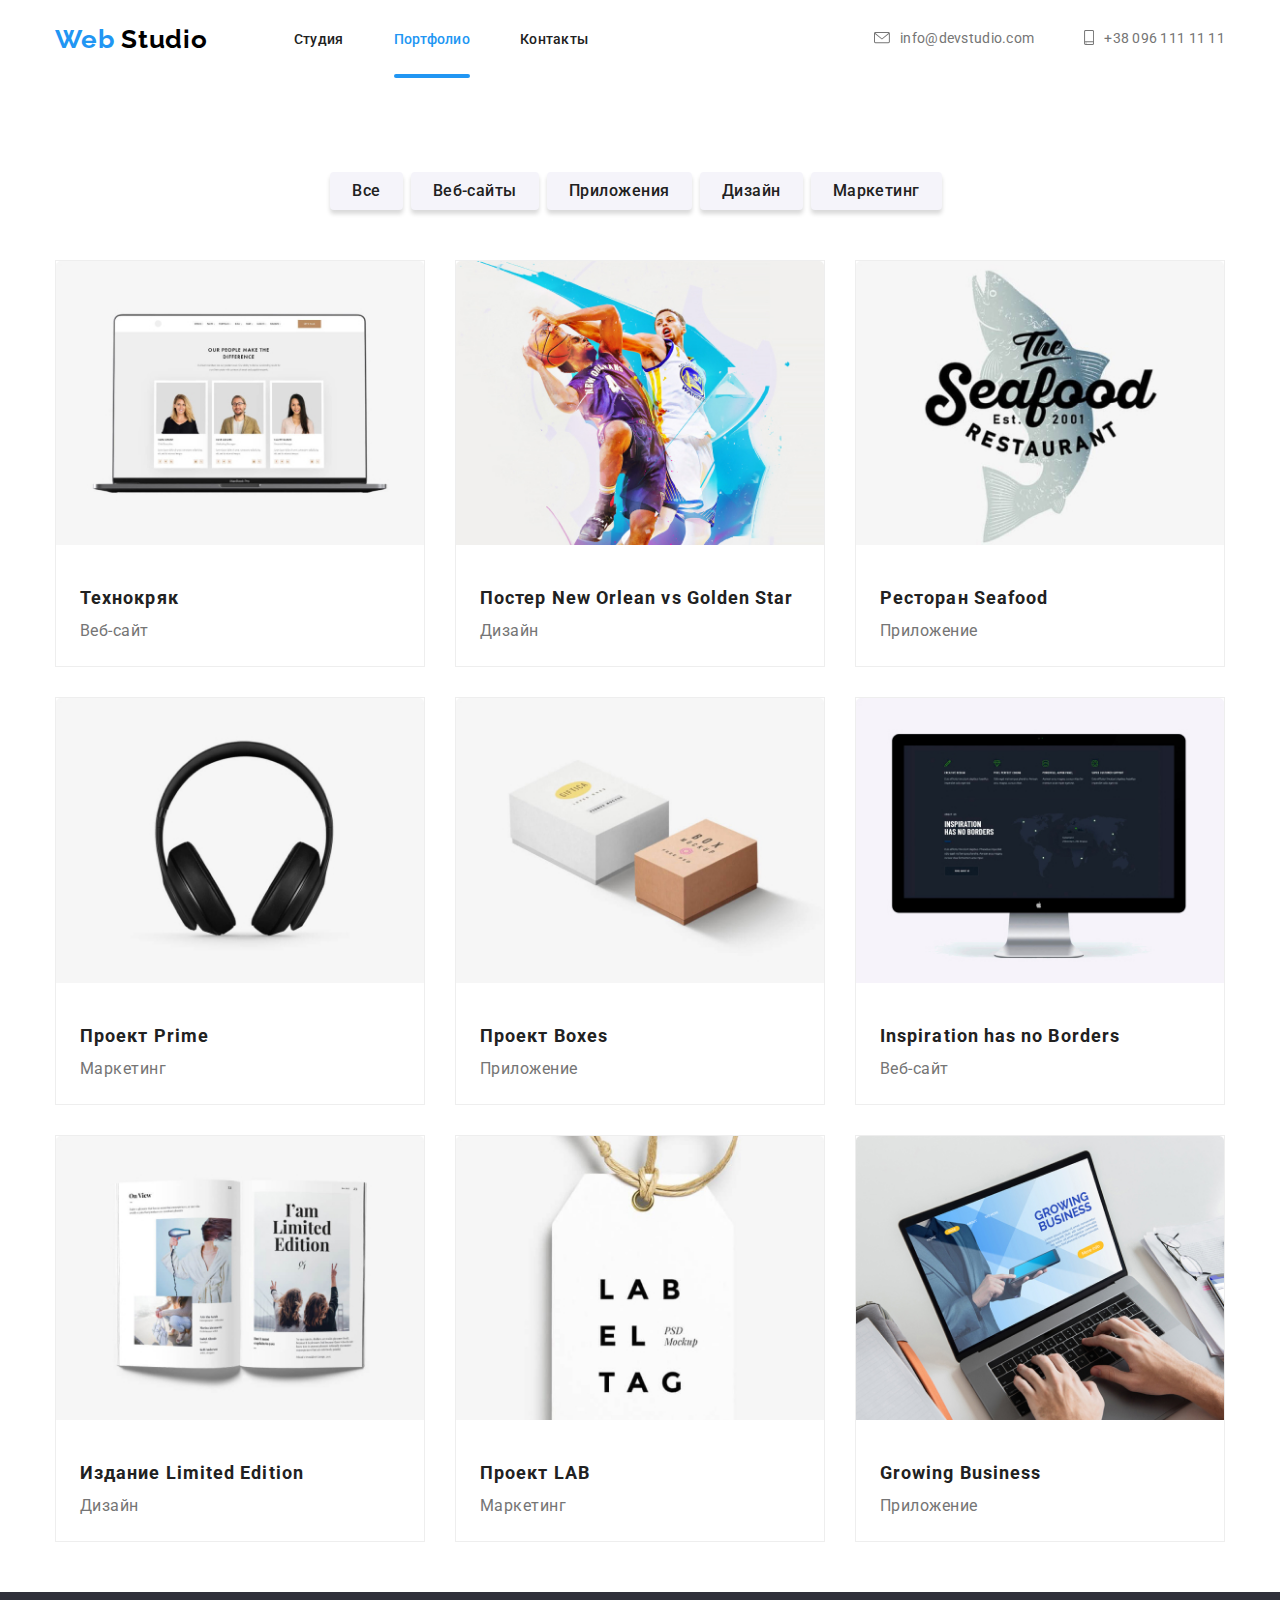
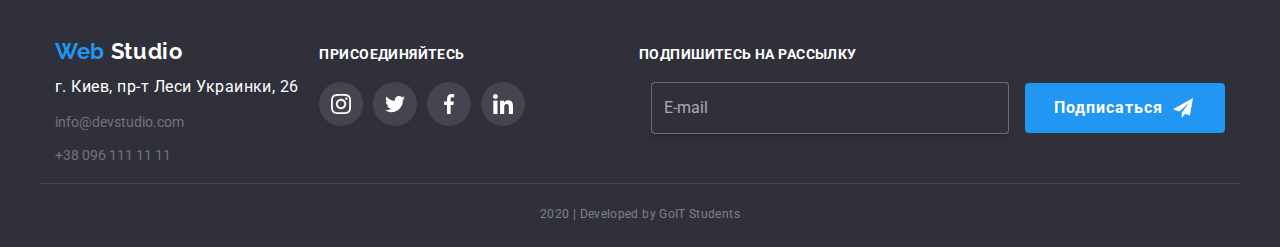
==== commit 7d971fa1: "добавляет страничку портфолио" ====
--- a/portfolio.html
+++ b/portfolio.html
@@ -89,7 +89,7 @@
                   </p>
                 </div>
                 <div class="project-title">
-                  <h2>Технокряк</h2>
+                  <h2 class="project-name">Технокряк</h2>
                   <p>
                     Веб-сайт
                   </p>
@@ -112,7 +112,7 @@
                   </p>
                 </div>
                 <div class="project-title">
-                  <h2>Постер New Orlean vs Golden Star</h2>
+                  <h2 class="project-name">Постер New Orlean vs Golden Star</h2>
                   <p>Дизайн</p>
                 </div>
               </a>
@@ -133,7 +133,7 @@
                   </p>
                 </div>
                 <div class="project-title">
-                  <h2>Ресторан Seafood</h2>
+                  <h2 class="project-name">Ресторан Seafood</h2>
                   <p>Приложение</p>
                 </div>
               </a>
@@ -154,7 +154,7 @@
                   </p>
                 </div>
                 <div class="project-title">
-                  <h2>Проект Prime</h2>
+                  <h2 class="project-name">Проект Prime</h2>
                   <p>Маркетинг</p>
                 </div>
               </a>
@@ -175,7 +175,7 @@
                   </p>
                 </div>
                 <div class="project-title">
-                  <h2>Проект Boxes</h2>
+                  <h2 class="project-name">Проект Boxes</h2>
                   <p>Приложение</p>
                 </div>
               </a>
@@ -196,7 +196,7 @@
                   </p>
                 </div>
                 <div class="project-title">
-                  <h2>Inspiration has no Borders</h2>
+                  <h2 class="project-name">Inspiration has no Borders</h2>
                   <p>
                     Веб-сайт
                   </p>
@@ -219,7 +219,7 @@
                   </p>
                 </div>
                 <div class="project-title">
-                  <h2>Издание Limited Edition</h2>
+                  <h2 class="project-name">Издание Limited Edition</h2>
                   <p>
                     Дизайн
                   </p>
@@ -242,7 +242,7 @@
                   </p>
                 </div>
                 <div class="project-title">
-                  <h2>Проект LAB</h2>
+                  <h2 class="project-name">Проект LAB</h2>
                   <p>
                     Маркетинг
                   </p>
@@ -265,7 +265,7 @@
                   </p>
                 </div>
                 <div class="project-title">
-                  <h2>Growing Business</h2>
+                  <h2 class="project-name">Growing Business</h2>
                   <p>
                     Приложение
                   </p>
--- a/css/main.min.css
+++ b/css/main.min.css
@@ -1,2 +1,2 @@
-/*! modern-normalize v0.6.0 | MIT License | https://github.com/sindresorhus/modern-normalize */*,*::before,*::after{-webkit-box-sizing:border-box;box-sizing:border-box}:root{-moz-tab-size:4;-o-tab-size:4;tab-size:4}html{line-height:1.15;-webkit-text-size-adjust:100%}body{margin:0}body{font-family:system-ui,-apple-system,"Segoe UI",Roboto,Helvetica,Arial,sans-serif,"Apple Color Emoji","Segoe UI Emoji"}hr{height:0}abbr[title]{-webkit-text-decoration:underline dotted;text-decoration:underline dotted}b,strong{font-weight:bolder}code,kbd,samp,pre{font-family:SFMono-Regular, Consolas, 'Liberation Mono', Menlo, monospace;font-size:1em}small{font-size:80%}sub,sup{font-size:75%;line-height:0;position:relative;vertical-align:baseline}sub{bottom:-0.25em}sup{top:-0.5em}button,input,optgroup,select,textarea{font-family:inherit;font-size:100%;line-height:1.15;margin:0}button,select{text-transform:none}button,[type='button'],[type='reset'],[type='submit']{-webkit-appearance:button}button::-moz-focus-inner,[type='button']::-moz-focus-inner,[type='reset']::-moz-focus-inner,[type='submit']::-moz-focus-inner{border-style:none;padding:0}button:-moz-focusring,[type='button']:-moz-focusring,[type='reset']:-moz-focusring,[type='submit']:-moz-focusring{outline:1px dotted ButtonText}fieldset{padding:0.35em 0.75em 0.625em}legend{padding:0}progress{vertical-align:baseline}[type='number']::-webkit-inner-spin-button,[type='number']::-webkit-outer-spin-button{height:auto}[type='search']{-webkit-appearance:textfield;outline-offset:-2px}[type='search']::-webkit-search-decoration{-webkit-appearance:none}::-webkit-file-upload-button{-webkit-appearance:button;font:inherit}summary{display:list-item}.visually-hidden{position:absolute;width:1px;height:1px;margin:-1px;border:0;padding:0;clip:rect(0 0 0 0);overflow:hidden}.logo,.logo-footer{font-family:Raleway,sans-serif;font-weight:700;line-height:1;letter-spacing:0.03em;text-decoration:none}.slikns-list .icon-slinks{width:44px;height:44px;border-radius:50%}.icon-slink{width:20px;height:20px}body{font-family:Roboto,sans-serif;background-color:#fff;color:#757575}.list{list-style:none;margin:0;padding:0}.link{text-decoration:none;color:#757575}.container{margin-left:auto;margin-right:auto;width:1200px;padding-left:15px;padding-right:15px}img{display:block;max-width:100%;height:auto}p{margin:0}.section{padding-top:94px;padding-bottom:94px}.main-nav{display:-webkit-box;display:-ms-flexbox;display:flex;-webkit-box-align:center;-ms-flex-align:center;align-items:center}.logo{font-size:26px}.logo-web{color:#2196f3}.logo-studio{color:#000}.site-nav{display:-webkit-box;display:-ms-flexbox;display:flex;margin-left:86px}.site-nav .link{display:-webkit-inline-box;display:-ms-inline-flexbox;display:inline-flex;padding-top:32px;padding-bottom:32px;color:#212121;font-weight:500;font-size:14px;line-height:1;letter-spacing:.02em;-webkit-transition:color 250ms cubic-bezier(0.4, 0, 0.2, 1);transition:color 250ms cubic-bezier(0.4, 0, 0.2, 1)}.site-nav .link:hover,.site-nav .link:focus{color:#2196f3}.site-nav .current{color:#2196f3}.site-nav .current::after{content:'';position:absolute;width:100%;height:4px;left:0;bottom:0;background-color:#2196f3;border-radius:2px}.site-nav .item{position:relative}.site-nav .item+.item{margin-left:50px}.cont-nav{display:-webkit-inline-box;display:-ms-inline-flexbox;display:inline-flex;-webkit-box-align:center;-ms-flex-align:center;align-items:center;margin-left:auto;font-size:14px;letter-spacing:0.02em}.cont-nav .link{display:-webkit-inline-box;display:-ms-inline-flexbox;display:inline-flex;-webkit-box-align:center;-ms-flex-align:center;align-items:center;-webkit-transition:color 250ms cubic-bezier(0.4, 0, 0.2, 1);transition:color 250ms cubic-bezier(0.4, 0, 0.2, 1)}.cont-nav .link:hover,.cont-nav .link:focus{color:#2196f3}.cont-nav .item+.item{margin-left:50px}.icon-mail{fill:#757575;margin-right:10px;-webkit-transition:fill 250ms cubic-bezier(0.4, 0, 0.2, 1);transition:fill 250ms cubic-bezier(0.4, 0, 0.2, 1)}.mail:hover .icon-mail,.mail:focus .icon-mail{fill:#2196f3}.icon-phone{fill:#757575;margin-right:10px;-webkit-transition:fill 250ms cubic-bezier(0.4, 0, 0.2, 1);transition:fill 250ms cubic-bezier(0.4, 0, 0.2, 1)}.phone:hover .icon-phone,.phone:focus .icon-phone{fill:#2196f3}footer{background-color:#2f303a;color:#fff}.page-footer{display:-webkit-box;display:-ms-flexbox;display:flex;-webkit-box-align:baseline;-ms-flex-align:baseline;align-items:baseline;padding-top:48px;-webkit-box-pack:justify;-ms-flex-pack:justify;justify-content:space-between}.address-container{font-size:14px;line-height:1.7;font-style:normal}.logo-foot{color:#fff}.logo-footer{display:block;margin-bottom:10px;font-size:22px}.add{margin-top:0;margin-bottom:9px}.add-link{display:inline-block;-webkit-transition:color 250ms cubic-bezier(0.4, 0, 0.2, 1);transition:color 250ms cubic-bezier(0.4, 0, 0.2, 1)}.add-link:not(:last-child){margin-bottom:9px}.add-link:hover,.add-link:focus{color:#2196f3}.email-input{margin-top:0px 0px 12px;color:#fff;font-size:16px;line-height:1.87;display:inline-block;min-width:358px;padding:10px 58px 10px 12px;border-radius:4px;border-style:solid;border:1px solid rgba(255,255,255,0.3);-webkit-box-shadow:0px 4px 4px rgba(0,0,0,0.15);box-shadow:0px 4px 4px rgba(0,0,0,0.15);background-color:#2f303a;-o-border-image:initial;border-image:initial}.email-input::-webkit-input-placeholder{color:rgba(255,255,255,0.6)}.email-input:-ms-input-placeholder{color:rgba(255,255,255,0.6)}.email-input::-ms-input-placeholder{color:rgba(255,255,255,0.6)}.email-input::placeholder{color:rgba(255,255,255,0.6)}.copyringht{color:rgba(255,255,255,0.4);margin-top:0;margin-bottom:0;padding-top:18px;padding-bottom:21px;font-size:12px;line-height:2;text-align:center;border-top:1px solid rgba(255,255,255,0.1)}.footer-slikns{padding-bottom:21px;margin-right:93px;font-weight:700;font-size:14px;line-height:1.14;text-transform:uppercase}.slikns-list{display:-webkit-box;display:-ms-flexbox;display:flex}.slikns-list .icon-slinks{display:-webkit-box;display:-ms-flexbox;display:flex;-webkit-box-pack:center;-ms-flex-pack:center;justify-content:center;-webkit-box-align:center;-ms-flex-align:center;align-items:center;background-color:rgba(255,255,255,0.1);-webkit-transition:all 250ms cubic-bezier(0.4, 0, 0.2, 1);transition:all 250ms cubic-bezier(0.4, 0, 0.2, 1);fill:#fff;transition:all 250ms cubic-bezier(0.4, 0, 0.2, 1)}.slikns-list .icon-slinks:hover,.slikns-list .icon-slinks:focus{background-color:#2196f3;-webkit-transform:scale(1.3);transform:scale(1.3)}.slikns-links:not(:last-child){margin-right:10px}.slikns-text{margin-bottom:21px;font-weight:700;font-size:14px;line-height:1;letter-spacing:.03em;text-transform:uppercase}.button-secondary{border:none;font-weight:700;font-size:16px;line-height:1.87;letter-spacing:.06em;-webkit-box-align:center;-ms-flex-align:center;align-items:center;color:#fff;background-color:#2196f3;text-decoration:none;border-radius:4px;margin-bottom:50px;padding:10px 29px;display:-webkit-inline-box;display:-ms-inline-flexbox;display:inline-flex;min-width:200px;-webkit-transition:all 250ms cubic-bezier(0.4, 0, 0.2, 1);transition:all 250ms cubic-bezier(0.4, 0, 0.2, 1)}.button-secondary:hover,.button-secondary:focus{background-color:#fff;color:#2196f3;fill:#2196f3}.button-secondary .icon-button{fill:#fff;-webkit-transition:fill 250ms cubic-bezier(0.4, 0, 0.2, 1);transition:fill 250ms cubic-bezier(0.4, 0, 0.2, 1)}:hover .button-secondary .icon-button,:focus .button-secondary .icon-button{fill:#2196f3}
+/*! modern-normalize v0.6.0 | MIT License | https://github.com/sindresorhus/modern-normalize */*,*::before,*::after{-webkit-box-sizing:border-box;box-sizing:border-box}:root{-moz-tab-size:4;-o-tab-size:4;tab-size:4}html{line-height:1.15;-webkit-text-size-adjust:100%}body{margin:0}body{font-family:system-ui,-apple-system,"Segoe UI",Roboto,Helvetica,Arial,sans-serif,"Apple Color Emoji","Segoe UI Emoji"}hr{height:0}abbr[title]{-webkit-text-decoration:underline dotted;text-decoration:underline dotted}b,strong{font-weight:bolder}code,kbd,samp,pre{font-family:SFMono-Regular, Consolas, 'Liberation Mono', Menlo, monospace;font-size:1em}small{font-size:80%}sub,sup{font-size:75%;line-height:0;position:relative;vertical-align:baseline}sub{bottom:-0.25em}sup{top:-0.5em}button,input,optgroup,select,textarea{font-family:inherit;font-size:100%;line-height:1.15;margin:0}button,select{text-transform:none}button,[type='button'],[type='reset'],[type='submit']{-webkit-appearance:button}button::-moz-focus-inner,[type='button']::-moz-focus-inner,[type='reset']::-moz-focus-inner,[type='submit']::-moz-focus-inner{border-style:none;padding:0}button:-moz-focusring,[type='button']:-moz-focusring,[type='reset']:-moz-focusring,[type='submit']:-moz-focusring{outline:1px dotted ButtonText}fieldset{padding:0.35em 0.75em 0.625em}legend{padding:0}progress{vertical-align:baseline}[type='number']::-webkit-inner-spin-button,[type='number']::-webkit-outer-spin-button{height:auto}[type='search']{-webkit-appearance:textfield;outline-offset:-2px}[type='search']::-webkit-search-decoration{-webkit-appearance:none}::-webkit-file-upload-button{-webkit-appearance:button;font:inherit}summary{display:list-item}.visually-hidden{position:absolute;width:1px;height:1px;margin:-1px;border:0;padding:0;clip:rect(0 0 0 0);overflow:hidden}.logo,.logo-footer{font-family:Raleway,sans-serif;font-weight:700;line-height:1;letter-spacing:0.03em;text-decoration:none}.cont-nav,.button-secondary,.button.primary{display:-webkit-inline-box;display:-ms-inline-flexbox;display:inline-flex;-webkit-box-align:center;-ms-flex-align:center;align-items:center}.slikns-list .icon-slinks,.list,.advant,.advant-item,.slinks .slinks-item,.klient-item{display:-webkit-box;display:-ms-flexbox;display:flex;-webkit-box-align:center;-ms-flex-align:center;align-items:center}.hero-item,.hero-title,.overlay,.modal-button{margin-left:auto;margin-right:auto}body{font-family:Roboto,sans-serif;background-color:#fff;color:#757575}.list{list-style:none;margin:0;padding:0}.link{text-decoration:none;color:#757575}.container{margin-left:auto;margin-right:auto;width:1200px;padding-left:15px;padding-right:15px}img{display:block;max-width:100%;height:auto}p{margin:0}.section{padding-top:94px;padding-bottom:94px}.main-nav{display:-webkit-box;display:-ms-flexbox;display:flex;-webkit-box-align:center;-ms-flex-align:center;align-items:center}.logo{font-size:26px}.logo-web{color:#2196f3}.logo-studio{color:#000}.site-nav{display:-webkit-box;display:-ms-flexbox;display:flex;margin-left:86px}.site-nav .link{display:-webkit-inline-box;display:-ms-inline-flexbox;display:inline-flex;padding-top:32px;padding-bottom:32px;color:#212121;font-weight:500;font-size:14px;line-height:1;letter-spacing:.02em;-webkit-transition:color 250ms cubic-bezier(0.4, 0, 0.2, 1);transition:color 250ms cubic-bezier(0.4, 0, 0.2, 1)}.site-nav .link:hover,.site-nav .link:focus{color:#2196f3}.site-nav .current{color:#2196f3}.site-nav .current::after{content:'';position:absolute;width:100%;height:4px;left:0;bottom:0;background-color:#2196f3;border-radius:2px}.site-nav .item{position:relative}.site-nav .item+.item{margin-left:50px}.cont-nav{margin-left:auto;font-size:14px;letter-spacing:0.02em}.cont-nav .link{display:-webkit-inline-box;display:-ms-inline-flexbox;display:inline-flex;-webkit-box-align:center;-ms-flex-align:center;align-items:center;-webkit-transition:color 250ms cubic-bezier(0.4, 0, 0.2, 1);transition:color 250ms cubic-bezier(0.4, 0, 0.2, 1)}.cont-nav .link:hover,.cont-nav .link:focus{color:#2196f3}.cont-nav .item+.item{margin-left:50px}.icon-mail{fill:#757575;margin-right:10px;-webkit-transition:fill 250ms cubic-bezier(0.4, 0, 0.2, 1);transition:fill 250ms cubic-bezier(0.4, 0, 0.2, 1)}.mail:hover .icon-mail,.mail:focus .icon-mail{fill:#2196f3}.icon-phone{fill:#757575;margin-right:10px;-webkit-transition:fill 250ms cubic-bezier(0.4, 0, 0.2, 1);transition:fill 250ms cubic-bezier(0.4, 0, 0.2, 1)}.phone:hover .icon-phone,.phone:focus .icon-phone{fill:#2196f3}footer{background-color:#2f303a;color:#fff}.page-footer{display:-webkit-box;display:-ms-flexbox;display:flex;-webkit-box-align:baseline;-ms-flex-align:baseline;align-items:baseline;padding-top:48px;-webkit-box-pack:justify;-ms-flex-pack:justify;justify-content:space-between}.address-container{font-size:14px;line-height:1.7;font-style:normal}.logo-foot{color:#fff}.logo-footer{display:block;margin-bottom:10px;font-size:22px}.add{margin-top:0;margin-bottom:9px}.add-link{display:inline-block;-webkit-transition:color 250ms cubic-bezier(0.4, 0, 0.2, 1);transition:color 250ms cubic-bezier(0.4, 0, 0.2, 1)}.add-link:not(:last-child){margin-bottom:9px}.add-link:hover,.add-link:focus{color:#2196f3}.email-input{margin:0px 12px 0px;color:#fff;font-size:16px;line-height:1.87;display:inline-block;min-width:358px;padding:10px 58px 10px 12px;border-radius:4px;border-style:solid;border:1px solid rgba(255,255,255,0.3);-webkit-box-shadow:0px 4px 4px rgba(0,0,0,0.15);box-shadow:0px 4px 4px rgba(0,0,0,0.15);background-color:#2f303a;-o-border-image:initial;border-image:initial}.email-input::-webkit-input-placeholder{color:rgba(255,255,255,0.6)}.email-input:-ms-input-placeholder{color:rgba(255,255,255,0.6)}.email-input::-ms-input-placeholder{color:rgba(255,255,255,0.6)}.email-input::placeholder{color:rgba(255,255,255,0.6)}.copyringht{color:rgba(255,255,255,0.4);margin-top:0;margin-bottom:0;padding-top:18px;padding-bottom:21px;font-size:12px;line-height:2;text-align:center;border-top:1px solid rgba(255,255,255,0.1)}.footer-slikns{padding-bottom:21px;margin-right:93px;font-weight:700;font-size:14px;line-height:1.14;text-transform:uppercase}.slikns-list{display:-webkit-box;display:-ms-flexbox;display:flex}.slikns-list .icon-slinks{-webkit-box-pack:center;-ms-flex-pack:center;justify-content:center;width:44px;height:44px;border-radius:50%;background-color:rgba(255,255,255,0.1);-webkit-transition:all 250ms cubic-bezier(0.4, 0, 0.2, 1);transition:all 250ms cubic-bezier(0.4, 0, 0.2, 1);fill:#fff;transition:all 250ms cubic-bezier(0.4, 0, 0.2, 1)}.slikns-list .icon-slinks:hover,.slikns-list .icon-slinks:focus{background-color:#2196f3;-webkit-transform:scale(1.3);transform:scale(1.3)}.slikns-links:not(:last-child){margin-right:10px}.icon-slink{width:20px;height:20px}.slikns-text{margin-bottom:21px;font-weight:700;font-size:14px;line-height:1;letter-spacing:.03em;text-transform:uppercase}.button-secondary{border:none;font-weight:700;font-size:16px;line-height:1.87;letter-spacing:.06em;color:#fff;background-color:#2196f3;text-decoration:none;border-radius:4px;margin-bottom:50px;padding:10px 29px;min-width:200px;-webkit-transition:all 250ms cubic-bezier(0.4, 0, 0.2, 1);transition:all 250ms cubic-bezier(0.4, 0, 0.2, 1)}.button-secondary .icon-button{fill:#fff;-webkit-transition:fill 250ms cubic-bezier(0.4, 0, 0.2, 1);transition:fill 250ms cubic-bezier(0.4, 0, 0.2, 1)}.button-secondary:hover,.button-secondary:focus{background-color:#fff;color:#2196f3;fill:#2196f3}.button-secondary:hover .icon-button{fill:#2196f3}.icon-button{width:20px;height:20px;margin-left:10px}.hero{background-color:rgba(47,48,58,0.8);text-align:center;padding-top:0;padding-bottom:0}.hero-item{padding-top:200px;text-align:center}.hero-title{width:646px;margin-top:0;margin-bottom:46px;font-weight:900;font-size:44px;line-height:1.36;letter-spacing:.06em;text-transform:uppercase;color:#fff}.overlay{max-width:1600px;height:600px;background-image:-webkit-gradient(linear, left top, right top, from(rgba(47,48,58,0.8)), to(rgba(47,48,58,0.8))),url("../img/studiya/header_img.jpg");background-image:linear-gradient(to right, rgba(47,48,58,0.8), rgba(47,48,58,0.8)),url("../img/studiya/header_img.jpg");background-position:center;background-repeat:no-repeat}.button.primary{border:none;font-weight:700;font-size:16px;line-height:1.87;letter-spacing:.06em;color:#fff;background-color:#2196f3;text-decoration:none;border-radius:4px;padding:10px 32px;min-width:200px;-webkit-transition:all 250ms cubic-bezier(0.4, 0, 0.2, 1);transition:all 250ms cubic-bezier(0.4, 0, 0.2, 1)}.button.primary:hover{background-color:#fff;color:#2196f3}.list{-ms-flex-wrap:wrap;flex-wrap:wrap}.section-title{margin:0 0 50px;font-weight:700;font-size:36px;line-height:1.2;letter-spacing:.03em;text-align:center;color:#212121}.advant{border-bottom:1px solid #ececec}.advant-element{margin:0px 0px 30px}.advant-element:not(:last-child){margin-right:30px}.list .advant-element{width:calc((100% - 30px * 3) / 4)}.advant-item{background-color:#f5f4fa;height:120px;border-radius:4px;-webkit-box-pack:center;-ms-flex-pack:center;justify-content:center}.advant-text{margin-top:0;margin-bottom:0;font-weight:400;font-size:14px;line-height:1.7;letter-spacing:.03em}.advant.advant-title{margin-top:30px;margin-bottom:10px;font-weight:700;font-size:14px;line-height:1;letter-spacing:.03em;text-transform:uppercase;color:#212121}.icon-advant{width:70px;height:70px}.list.advant-list{display:-webkit-box;display:-ms-flexbox;display:flex}.doing-text{position:absolute;bottom:0;left:0;width:100%;margin-top:0;margin-bottom:0;padding:27px;font-weight:700;font-size:14px;line-height:1;letter-spacing:.03em;text-align:center;text-transform:uppercase;background:rgba(47,48,58,0.8);border-radius:0px 0px 4px 4px;color:#fff}.doing-element{position:relative;width:calc((100% - 30px * 2) / 3);border-radius:0px 0px 4px 4px}.doing-element:not(:last-child){margin-right:30px}.list .doing-element{position:relative;width:calc((100% - 30px * 2) / 3);border-radius:0px 0px 4px 4px}.team{background-color:#f5f4fa}.team-position{margin-top:0;margin-bottom:28px;font-weight:400;font-size:16px;line-height:1;letter-spacing:.03em;-webkit-columns:#757575;columns:#757575}.team-title{margin-top:30px;margin-bottom:10px;font-weight:500;font-size:16px;line-height:1;letter-spacing:.03em;color:#212121}.list.slinks{-webkit-box-pack:space-evenly;-ms-flex-pack:space-evenly;justify-content:space-evenly;padding-bottom:36px}.team-element{background-color:#fff;width:calc((100% - 30px * 3) / 4);text-align:center;-webkit-box-shadow:0px 2px 1px rgba(0,0,0,0.2),0px 1px 1px rgba(0,0,0,0.14),0px 1px 3px rgba(0,0,0,0.12);box-shadow:0px 2px 1px rgba(0,0,0,0.2),0px 1px 1px rgba(0,0,0,0.14),0px 1px 3px rgba(0,0,0,0.12);border-radius:4px}.team-element:not(:last-child){margin-right:30px}.slinks .slinks-item{-webkit-box-pack:center;-ms-flex-pack:center;justify-content:center;width:44px;height:44px;background-color:#fff;border-radius:50%;-webkit-transition:all 250ms cubic-bezier(0.4, 0, 0.2, 1);transition:all 250ms cubic-bezier(0.4, 0, 0.2, 1)}.slinks .slinks-item:hover,.slinks .slinks-item:focus{background-color:#2196f3;-webkit-transform:scale(1.1);transform:scale(1.1)}.slinks .icon-slink{fill:#afb1b8;-webkit-transition:fill 250ms cubic-bezier(0.4, 0, 0.2, 1);transition:fill 250ms cubic-bezier(0.4, 0, 0.2, 1)}.slinks .slinks-item:hover .icon-slink{fill:#fff;-webkit-transform:scale(1.1);transform:scale(1.1)}.klient-item{-webkit-box-pack:center;-ms-flex-pack:center;justify-content:center;width:170px;height:90px;border:1px solid #afb1b8;border-radius:4px;-webkit-transition:border-color 250ms cubic-bezier(0.4, 0, 0.2, 1);transition:border-color 250ms cubic-bezier(0.4, 0, 0.2, 1);-webkit-transform:250ms cubic-bezier(0.4, 0, 0.2, 1);transform:250ms cubic-bezier(0.4, 0, 0.2, 1)}.klient-item:hover{border-color:#2196f3;-webkit-transform:scale(1.1);transform:scale(1.1)}.klient-element:not(:last-child){margin-right:30px}.klient-list .icon-klient{fill:#afb1b8;-webkit-transition:fill 250ms cubic-bezier(0.4, 0, 0.2, 1);transition:fill 250ms cubic-bezier(0.4, 0, 0.2, 1);-webkit-transform:250ms cubic-bezier(0.4, 0, 0.2, 1);transform:250ms cubic-bezier(0.4, 0, 0.2, 1)}.klient-element:hover .klient-item{border-color:#2196f3;-webkit-transform:scale(1.1);transform:scale(1.1)}.klient-item:hover .icon-klient{fill:#2196f3;-webkit-transform:scale(1.1);transform:scale(1.1)}.backdrop{position:fixed;top:0;right:0;width:100%;height:100%;background-color:rgba(0,0,0,0.2);-webkit-transition:all 250ms cubic-bezier(0.4, 0, 0.2, 1);transition:all 250ms cubic-bezier(0.4, 0, 0.2, 1)}.backdrop.is-hidden{opacity:0;pointer-events:none;-webkit-transform:scale(2);transform:scale(2)}.modal{position:absolute;top:50%;left:50%;-webkit-transform:translate(-50%, -50%);transform:translate(-50%, -50%);min-width:528px;min-height:581px;background-color:#fff;-webkit-box-shadow:0px 2px 1px rgba(0,0,0,0.2),0px 1px 1px rgba(0,0,0,0.14),0px 1px 3px rgba(0,0,0,0.12);box-shadow:0px 2px 1px rgba(0,0,0,0.2),0px 1px 1px rgba(0,0,0,0.14),0px 1px 3px rgba(0,0,0,0.12);border-radius:4px;-webkit-transition:-webkit-transform 250ms cubic-bezier(0.4, 0, 0.2, 1);transition:-webkit-transform 250ms cubic-bezier(0.4, 0, 0.2, 1);transition:transform 250ms cubic-bezier(0.4, 0, 0.2, 1);transition:transform 250ms cubic-bezier(0.4, 0, 0.2, 1), -webkit-transform 250ms cubic-bezier(0.4, 0, 0.2, 1)}.modal>.modal-close{position:absolute;top:0;right:0;width:30px;height:30px;border-radius:50%;border-color:transparent;-webkit-transform:translate(10px, -10px);transform:translate(10px, -10px);background-color:#fff;-webkit-box-shadow:0px 2px 1px rgba(0,0,0,0.2),0px 1px 1px rgba(0,0,0,0.14),0px 1px 3px rgba(0,0,0,0.12);box-shadow:0px 2px 1px rgba(0,0,0,0.2),0px 1px 1px rgba(0,0,0,0.14),0px 1px 3px rgba(0,0,0,0.12);cursor:pointer;-webkit-transition:-webkit-transform 250ms cubic-bezier(0.4, 0, 0.2, 1);transition:-webkit-transform 250ms cubic-bezier(0.4, 0, 0.2, 1);transition:transform 250ms cubic-bezier(0.4, 0, 0.2, 1);transition:transform 250ms cubic-bezier(0.4, 0, 0.2, 1), -webkit-transform 250ms cubic-bezier(0.4, 0, 0.2, 1)}.modal>.modal-close:hover,.modal>.modal-close:focus{background-color:#2196f3}.form{padding:40px}.form-text{font-weight:700;font-size:20px;line-height:1.15;letter-spacing:.03em;text-align:center;color:#212121;margin-bottom:30px}.icon-modal-button{width:11px;height:11px;fill:#000}.label-text{position:absolute;top:12px;left:42px;font-weight:14px;font-size:1.15;line-height:.01em;color:#757575;-webkit-transition:-webkit-transform 250ms cubic-bezier(0.4, 0, 0.2, 1);transition:-webkit-transform 250ms cubic-bezier(0.4, 0, 0.2, 1);transition:transform 250ms cubic-bezier(0.4, 0, 0.2, 1);transition:transform 250ms cubic-bezier(0.4, 0, 0.2, 1), -webkit-transform 250ms cubic-bezier(0.4, 0, 0.2, 1);-webkit-transition:color 250ms cubic-bezier(0.4, 0, 0.2, 1);transition:color 250ms cubic-bezier(0.4, 0, 0.2, 1)}.form-field{position:relative;display:-webkit-box;display:-ms-flexbox;display:flex;-webkit-box-orient:vertical;-webkit-box-direction:normal;-ms-flex-direction:column;flex-direction:column}.form-field:not(:last-child){margin-bottom:28px}.form-policy{text-align:center;margin-bottom:30px}.form-policy input{margin-right:8px;vertical-align:middle}.form-input{width:448px;padding:12px 16px 12px 42px;border:1px solid rgba(33,33,33,0.2);-webkit-box-sizing:border-box;box-sizing:border-box;border-radius:4px;font-size:14px;outline-color:#2196f3;-webkit-transition:border-color 250ms cubic-bezier(0.4, 0, 0.2, 1);transition:border-color 250ms cubic-bezier(0.4, 0, 0.2, 1)}.form-input:hover,.form-input:focus,.form-input:not(:placeholder-shown){border-color:#2196f3;-webkit-transition:border-color 250ms cubic-bezier(0.4, 0, 0.2, 1);transition:border-color 250ms cubic-bezier(0.4, 0, 0.2, 1)}.form-input:hover+.label-text,.form-input:focus+.label-text,.form-input:not(:placeholder-shown)+.label-text{color:#2196f3;-webkit-transform:translate(-26px, -32px) scale(0.86);transform:translate(-26px, -32px) scale(0.86);-webkit-transition:-webkit-transform 250ms cubic-bezier(0.4, 0, 0.2, 1);transition:-webkit-transform 250ms cubic-bezier(0.4, 0, 0.2, 1);transition:transform 250ms cubic-bezier(0.4, 0, 0.2, 1);transition:transform 250ms cubic-bezier(0.4, 0, 0.2, 1), -webkit-transform 250ms cubic-bezier(0.4, 0, 0.2, 1);-webkit-transition:color 250ms cubic-bezier(0.4, 0, 0.2, 1);transition:color 250ms cubic-bezier(0.4, 0, 0.2, 1)}.form-input:hover ~ .icon-input,.form-input:focus ~ .icon-input,.form-input:not(:placeholder-shown) ~ .icon-input{fill:#2196f3;-webkit-transition:fill 250ms cubic-bezier(0.4, 0, 0.2, 1);transition:fill 250ms cubic-bezier(0.4, 0, 0.2, 1)}.form-input:hover+.comment,.form-input:focus+.comment,.form-input:not(:placeholder-shown)+.comment{color:#2196f3;-webkit-transform:translateY(-32px) scale(0.86);transform:translateY(-32px) scale(0.86);-webkit-transition:all 250ms cubic-bezier(0.4, 0, 0.2, 1);transition:all 250ms cubic-bezier(0.4, 0, 0.2, 1)}.comment{left:16px}.form-field textarea{height:120px;margin-bottom:20px;padding:12px 16px;resize:none}.icon-person{width:18px;height:18px;vertical-align:middle}.icon-input{position:absolute;top:10px;left:16px;pointer-events:none;-webkit-transition:fill 250ms cubic-bezier(0.4, 0, 0.2, 1);transition:fill 250ms cubic-bezier(0.4, 0, 0.2, 1)}.policy-link{color:#2196f3}.policy-text{display:inline-block;font-weight:14px;font-size:1.7;line-height:.03em}.policy-checkbox{position:absolute;width:1px;height:1px;margin:-1px;border:0;padding:0;clip:rect(0 0 0 0);overflow:hidden}.policy-checkbox:checked+.icon-checkbox{background-color:#2196f3;background-image:url(../img/icon_check.svg);background-size:contain;background-origin:border-box;border-color:transparent;-webkit-transform:scale(1.3);transform:scale(1.3);-webkit-transition:-webkit-transform 250ms cubic-bezier(0.4, 0, 0.2, 1);transition:-webkit-transform 250ms cubic-bezier(0.4, 0, 0.2, 1);transition:transform 250ms cubic-bezier(0.4, 0, 0.2, 1);transition:transform 250ms cubic-bezier(0.4, 0, 0.2, 1), -webkit-transform 250ms cubic-bezier(0.4, 0, 0.2, 1)}.icon-checkbox{display:inline-block;width:15px;height:15px;margin-right:5px;border:2px solid #212121;border-radius:2px;vertical-align:middle}.modal-button{width:200px;height:50px;display:block;padding:10px 56px;background-color:#2196f3;-webkit-box-shadow:0px 4px 4px rgba(0,0,0,0.15);box-shadow:0px 4px 4px rgba(0,0,0,0.15);color:#fff;-webkit-box-sizing:border-box;box-sizing:border-box;border-radius:4px;border-color:transparent;-webkit-transition:background-color 250ms cubic-bezier(0.4, 0, 0.2, 1);transition:background-color 250ms cubic-bezier(0.4, 0, 0.2, 1);-webkit-transition:color 250ms cubic-bezier(0.4, 0, 0.2, 1);transition:color 250ms cubic-bezier(0.4, 0, 0.2, 1);cursor:pointer}.modal-button:hover,.modal-button:focus{background-color:#f5f4fa;color:#2196f3;-webkit-transition:background-color 250ms cubic-bezier(0.4, 0, 0.2, 1);transition:background-color 250ms cubic-bezier(0.4, 0, 0.2, 1);-webkit-transition:color 250ms cubic-bezier(0.4, 0, 0.2, 1);transition:color 250ms cubic-bezier(0.4, 0, 0.2, 1)}h1{margin-top:0;margin-bottom:0px}p{font-weight:400;font-size:16px;line-height:1.87;letter-spacing:.03em}.project{padding-bottom:50px;text-align:center;-webkit-box-pack:center;-ms-flex-pack:center;justify-content:center}.project-title{text-align:left;padding:20px 24px}.project .button{padding:6px 22px 6px 22px;border:none;-webkit-box-shadow:0px 4px 4px rgba(0,0,0,0.15);box-shadow:0px 4px 4px rgba(0,0,0,0.15)}.project-name{margin-bottom:0px;font-weight:700;font-size:18px;line-height:2;letter-spacing:.06em;color:#212121}.button{font-weight:500;font-size:16px;line-height:1.6;letter-spacing:.03em;text-align:center;color:#212121;background:#f5f4fa;margin-right:8px;border-radius:4px;-webkit-transition:all 250ms cubic-bezier(0.4, 0, 0.2, 1);transition:all 250ms cubic-bezier(0.4, 0, 0.2, 1)}.button:hover,.button:focus{color:#fff;background-color:#2196f3;-webkit-transform:scale(1.1);transform:scale(1.1)}.list{list-style:none;display:-webkit-box;display:-ms-flexbox;display:flex;-ms-flex-wrap:wrap;flex-wrap:wrap}.description-element{position:relative;overflow:hidden}.description-text{position:absolute;opacity:0;top:0;right:0;width:100%;height:100%;padding:63px 24px;font-size:18px;line-height:1.55;text-align:initial;background-color:rgba(33,150,243,0.9);color:#fff;-webkit-transform:translateY(100%);transform:translateY(100%);-webkit-transition:all 250ms cubic-bezier(0.4, 0, 0.2, 1);transition:all 250ms cubic-bezier(0.4, 0, 0.2, 1)}.description .description-item{width:calc((100% - 30px * 2) / 3);margin-right:30px;margin-bottom:30px;border:1px solid #eeeeee}.description .description-item:nth-child(3n){margin-right:0}.description .description-item:nth-last-child(-n+3){margin-bottom:0}.description .description-item:hover{-webkit-box-shadow:1px 4px 6px rgba(0,0,0,0.16),0px 4px 4px rgba(0,0,0,0.06),0px 1px 1px rgba(0,0,0,0.12);box-shadow:1px 4px 6px rgba(0,0,0,0.16),0px 4px 4px rgba(0,0,0,0.06),0px 1px 1px rgba(0,0,0,0.12)}.description-item:hover .description-text{opacity:1;-webkit-transform:translateY(0);transform:translateY(0)}.link-text{font-size:18px;line-height:1.5;letter-spacing:0.03em;text-decoration:none;color:var(--primary-text-color)}
 /*# sourceMappingURL=main.min.css.map */